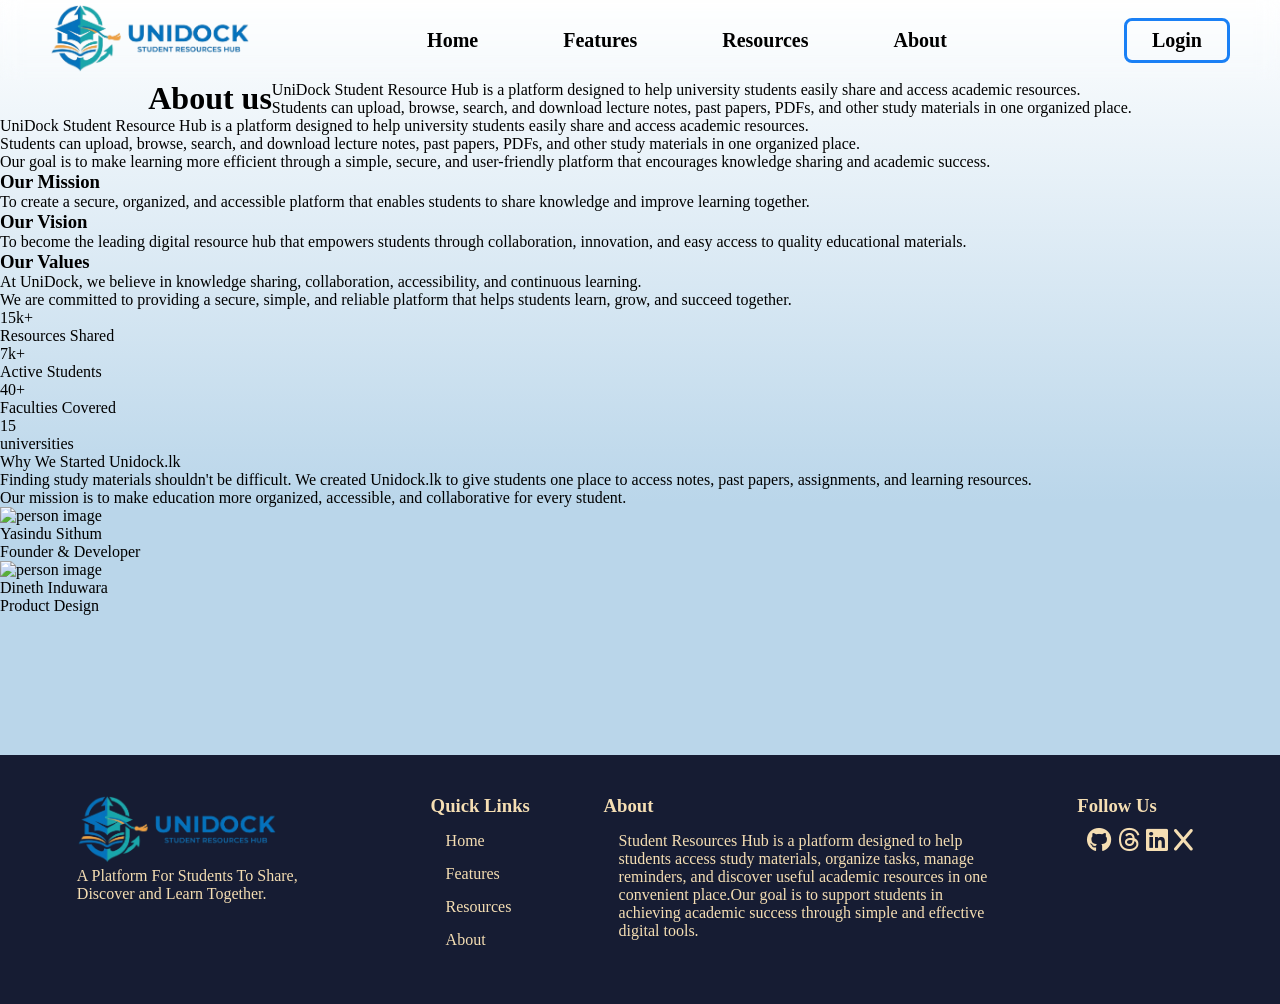
==== about.html @ df4acac0 "Update about.html" ====
<!DOCTYPE html>
<html lang="eng">
<head>
    <meta charset="UTF-8">
    <meta name="viewport" content="width=device-width, initial-scale=1.0">
    <link rel="stylesheet" href="about.css">
    <link rel="stylesheet" href="home.css">
    <title>Unidock</title>
    <link rel="stylesheet" href="https://cdnjs.cloudflare.com/ajax/libs/font-awesome/6.7.2/css/all.min.css">
</head>
<body>
<!--navigation bar-->
<nav class="navbar">
    <div class="logo">
        <img src="logo.png" alt="logo image">
    </div>
    <div class="menutoggle" id="menuToggle">
        <i class="fa-solid fa-bars"></i>
    </div>
    <ul class="navtype" id="navMenu">
        <li><a href="index.html">Home</a></li>
        <li><a href="features.html">Features</a></li>
        <li><a href="#">Resources</a></li>
        <li><a href="about.html">About</a></li>
        <li class="mobilelogin">
            <a href="#" id="openModalBtn2">Login</a>
        </li>
    </ul>
    <a href="#" class="loginbtn" id="openModalBtn">Login</a>
</nav>
    <div class="about2">
        <h1>About us</h1>
         <p>UniDock Student Resource Hub is a platform designed to help university students easily share and access academic resources.<br> Students can upload, browse, search, and download lecture notes, past papers, PDFs, and other study materials in one organized place.<br> 
    </div>
    <div class="p">
    <p>UniDock Student Resource Hub is a platform designed to help university students easily share and access academic resources.<br> Students can upload, browse, search, and download lecture notes, past papers, PDFs, and other study materials in one organized place.<br>
        Our goal is to make learning more efficient through a simple, secure, and user-friendly platform that encourages knowledge sharing and academic success.</p>
    </div>

    <div class="mission">
        <h3>Our Mission</h3>
        <p>To create a secure, organized, and accessible platform that 
            enables students to share knowledge and improve learning together.
        </p>
    </div>
    <div class="Vision">
        <h3>Our Vision</h3>
        <p>To become the leading digital resource hub that empowers students 
            through collaboration, innovation, and easy access to quality educational materials.
        </p>
    </div>
    <div class="Values">
        <h3>Our Values</h3>
        <p>At UniDock, we believe in knowledge sharing, collaboration, accessibility, and continuous learning.<br>
             We are committed to providing a secure, simple, and reliable platform that helps students learn, grow, and succeed together.</p>
    </div>
    <div class="user">
        <ul>
            <li>15k+<br>Resources Shared</li>
            <li>7k+<br>Active Students</li>
            <li>40+<br>Faculties Covered</li>
            <li>15<br>universities</li>
        </ul>
    </div>
    <div class="start">
        <p>Why We Started Unidock.lk<br>
            Finding study materials shouldn't be difficult. We created Unidock.lk to give students one place to access notes, past papers, assignments, and learning resources.
            <br>Our mission is to make education more organized, accessible, and collaborative for every student. </p>
    </div>
    <div class="team">
        <div class="sithum">
            <div><img src="#" alt="person image"></div>
            <P>Yasindu Sithum<br>Founder & Developer</P>
        </div>
        <div>
            <div><img src="#" alt="person image"></div>
            <p>Dineth Induwara<br>Product Design</p>
        </div>
    </div>
    <!--footer section eka -->
<footer class="footer">
    <div class="footerlogo">
        <img src="logo.png" alt="logo image">
        <p> A Platform For Students To Share, Discover and Learn Together. </p>
    </div>
    <div class="link">
        <h3>
            Quick Links
        </h3>
        <ul class="qlink">
            <li><a href="index.html">Home</a></li>
            <li><a href="features.html">Features</a></li>
            <li><a href="#">Resources</a></li>
            <li><a href="about.html">About</a></li>
        </ul>
    </div>
    <div class="about">
        <h3>About</h3>
        <p> Student Resources Hub is a platform designed to help
            students access study materials, organize tasks,
            manage reminders, and discover useful academic
            resources in one convenient place.Our goal is to support students in achieving academic success through simple and effective digital tools.
        </p>
    </div>
    <div class="f0llowus">
        <h3>Follow Us</h3>
        <div class="iconfooter"><!--add karanna  link-->
            <a href="#" target="_blank"><i class="fa-brands fa-github"></i></a>
            <a href="#" target="_blank"><i class="fa-brands fa-threads"></i></a>
            <a href="#" target="_blank"><i class="fa-brands fa-linkedin"></i></a>
            <a href="#" target="_blank"><i class="fa-solid fa-x"></i></a>
        </div>
    </div>
</footer>
<!--login section-->
<form action="#" method="#">
    <div class="modaloverlay" id="modaloverlay">
        <div class="modalcontainer">
            <button class="closebtn" id="closeModalBtn">&times;</button>
            <div class="modalleft">
                
                <div id="loginFormContainer" class="formcontainer active">
                    <h2>Welcome To Unidock</h2>
                    <div class="formgroup">
                        <label for="email">Email</label>
                        <input type="email" id="email" name="email" placeholder="Email">
                    </div>
                    <div class="formgroup">
                        <label for="password">Password</label>
                        <input type="password" id="password" name="password" placeholder="Password">
                    </div>
                    <button class="submitbtn">Log In</button>  
                    
                    <p style="margin-top: 15px; font-size: 14px; text-align: center;">
                        Not on Unidock yet? <a href="#" id="switchToSignUp" style="color: #1A80F5; font-weight: bold; text-decoration: none;">Sign up</a>
                    </p>
                </div>
                 <!--sign up section-->
                <div id="signupFormContainer" class="formcontainer">
                    <h2>Create Account</h2>
                    <div class="formgroup"> <label for="signupName">Full Name</label>
                        <input type="text" id="signupName" name="signupname" placeholder="Full Name">
                    </div>
                    <div class="formgroup">
                        <label for="signupEmail">Email</label>
                        <input type="email" id="signupEmail" name="signupEmail" placeholder="Email">
                    </div>
                    <div class="formgroup">
                        <label for="signupPassword">Password</label>
                        <input type="password" id="signupPassword" name="signupPassword" placeholder="Create Password">
                    </div>
                    <button class="submitbtn" style="background-color: #0076d3;">Sign up</button>
                    
                    <p style="margin-top: 15px; font-size: 14px; text-align: center;">
                        Already have an account? <a href="#" id="switchToLogIn" style="color: #1A80F5; font-weight: bold; text-decoration: none;">Log in</a>
                    </p>
                </div>

            </div>
        </div>
    </div>
</form>
<script src="login.js"></script>
</body>
</html>
---- about.css ----
*{
    margin:0;
    padding:0;
    box-sizing:border-box;
}
body{
    background: linear-gradient(to bottom,#FFFFFF,#BAD6EA,#BAD6EA);
    min-height:100vh;
    padding-top:80px;
}
.about2{
  display: flex;
  justify-content: center; 
  align-items: center;         

}
---- home.css ----
*{
    margin:0;
    padding:0;
    box-sizing:border-box;
}
body{
    background: linear-gradient(to bottom,#FFFFFF,#BAD6EA,#BAD6EA);
    min-height:100vh;
    padding-top:80px;
}
/* Navigation bar */
.navbar{
    position:fixed;
    top:0;
    left:0;
    width:100%;
    height:80px;
    display:flex;
    justify-content:space-between;
    align-items:center;
    padding:0 50px;
    background:transparent;
    backdrop-filter:blur(10px);
    z-index:1000;
}
.logo img{
    width:200px;
}
.navtype{
    display:flex;
    list-style:none;
    gap:85px;
}
.navtype li{
    transition: 0.20s;
}
.navtype li:hover{
    transform: scale(1.3);
    letter-spacing: 1px;
}
.navtype a{
    color:black;
    text-decoration:none;
    font-size:20px;
    font-weight:600;
}
.navtype a:hover{
    color:#1A80F5;
}
.loginbtn{
    border:3px solid #1A80F5;
    padding:8px 25px;
    border-radius:8px;
    text-decoration:none;
    color:black;
    font-size:20px;
    font-weight:600;
    transition: 0.4s;
}
.loginbtn:hover{
    background-color: #1A80F5;
    color: white;
}
.loginbtn:active{
    transform: scale(1);
}
.mobilelogin{
    display:none;
}
.menutoggle{
    display:none;
    font-size:30px;
    cursor:pointer;
}
/* Hero Section */
.hero{
    display:flex;
    align-items:center;
    justify-content:space-around;
    padding:120px 50px;
}
.herotext{
    max-width:800px;
}
section{
    font-size:45px;
    color:#1D2C68;
}
/*text animation*/
.text{
    margin-top:40px;
    font-weight:bold;
}
#text{
    color:#534D4D;
    border-right:3px solid white;
    padding-right:5px;
    animation: cursor .7s infinite;
}
@keyframes cursor{
    50%{
        border-color:transparent;
    }
}
/*butto 2*/
.buttons{
    margin-top:70px;
    display:flex;
    gap:40px;
}
button{
    padding:15px 42px;
    font-size:25px;
    border-radius:10px;
    cursor:pointer;
}
#getstartbtn{
    background-color: #1A80F5;
    color: white;
    font-weight: 300;
    border: 3px solid #1A80F5;
    transition: 0.4s;
}
#getstartbtn:hover{
    background-color: #1a63b8;
    border: 3px solid #1a63b8;
    color: wheat;
}
#getstartbtn:active{
    transform: scale(0.92);

}
#ExploreResources{
    background-color: transparent;
    border: 3px solid #1A80F5;
    color: #1A80F5;
    font-weight: 300;
    transition: 0.4s;
}
#ExploreResources:hover{
    background-color: #1A80F5;
    color: white;
}
#ExploreResources:active{
    transform: scale(0.92);
}
/* Image */
.homeimage img{
    width: 800px;
    max-width:800px;
}
/* Footer */
.footer{
    margin-top:140px;
    padding:40px;
    background:#161C33;
    display:flex;
    justify-content:space-around;
    flex-wrap:wrap;
}
.footerlogo img{
    width:200px;
}
.footerlogo p{
    color:wheat;
    width:280px;
}
.link{
    color: wheat;
}
.link a{
    color:wheat;
    text-decoration:none;
}
.qlink{
    list-style:none;
}
.qlink li{
    margin:15px;
}
.about{
    color:wheat;
    max-width:400px;
}
.about p{
    margin: 15px;
}
.f0llowus{
    color: wheat;
}
.iconfooter{
    margin: 10px;
    font-size: 25px;
}
.iconfooter a{
    text-decoration: none;
    color: wheat;
}
/*login popup eka */
.modaloverlay{
    position: fixed;
    top: 0;
    left: 0;
    width: 100%;
    height: 100%;
    background-color: rgba(0, 0,0,0.6);
    display: none;
    justify-content: center;
    align-items: center;
    z-index: 2000;
    opacity: 0;
    transition: opacity 0.5s ease-in-out; 
}
.modaloverlay.active{
    display: flex;
    opacity: 1;
}
.modalcontainer{
    background-color:white;
    width: 500px; 
    height: 600px;
    max-width: 90%;
    max-height: 90%;
    border-radius: 32px;
    display: flex;
    position: relative;
    overflow: hidden;
    box-shadow: 0 8px 30px rgba(0, 0, 0, 0.3);
    transform: scale(0.8);
    transition: transform 0.3s ease-in-out;
}
.modaloverlay.active .modalcontainer{
    transform: scale(1);
}
.closebtn{
    position: absolute;
    top: 20px;
    right: 20px;
    width: 40px;
    height: 40px;
    border-radius: 15px;
    background-color: #f0f0f0;
    border: none;
    font-size: 18px;
    cursor: pointer;
    display: flex;
    justify-content: center;
    align-items: center;
    z-index: 10;
    transition: 0.2s;
}
.closebtn:hover{
    background-color: #e2e2e2;
}
.formcontainer{
    display: none; 
    flex-direction: column;
}
.formcontainer.active{
    display: flex;
}
.modalleft{
    flex: 1;
    padding: 40px;
    display: flex;
    flex-direction: column;
}
.modalleft h2{
    font-size: 28px;
    font-weight: 700;
    color: #333;
    margin-bottom: 25px;
    text-align: center;
}
.formgroup{
    width: 100%;
    margin-bottom: 15px;
    position: relative;
}
.formgroup label{
    display: block;
    font-size: 20px;
    font-family: Verdana, Geneva, Tahoma, sans-serif;
    font-weight: 200;
    margin-bottom: 7px;
    color: #333;
    text-align: left;
    padding-left: 5px;
}
.formgroup input{
    width: 100%;
    margin-bottom: 15px;
    padding: 12px 16px;
    border: 2px solid #cdcdcd;
    border-radius: 16px;
    font-size: 16px;
    outline: none;
}
.formgroup input:focus{
    border-color: #0076d3;
}
.submitbtn{
    width: 100%;
    padding: 12px;
    background-color: #e60023; 
    color: white;
    border: none;
    border-radius: 24px;
    font-size: 16px;
    font-weight: 700;
    cursor: pointer;
    margin-bottom: 15px;
    margin-top: 10px;
}
.submitbtn:hover{
    filter: brightness(90%);
}
/* Mobile Respon */
@media(max-width:768px){
    .navbar{
        padding:0 20px;
        height:70px;
    }
    .logo img{
        width:130px;
    }
    .navtype{
        display:flex;
        position:absolute;
        top:70px;
        left:-100%;
        width:100%;
        background:rgba(255, 255, 255, 0.856);
        backdrop-filter:blur(15px);
        -webkit-backdrop-filter:blur(15px);
        flex-direction:column;
        gap:25px;
        text-align:center;
        padding:30px 0;
        transition:.4s;
        box-shadow:0 5px 15px rgba(0,0,0,.1);
        z-index:999;
    }
    .navtype.active{
        left:0;
    }

    .mobilelogin{
        display:block;
    }

    .mobilelogin a{
        color:black;
        text-decoration:none;
        font-size:20px;
        font-weight:600;
    }
    .menutoggle{
    display:block;
    }
    .loginbtn{
    display:none;
    }
    .hero{
        flex-direction:column;
        padding:80px 20px;
        text-align:center;
    }
    section{
        font-size:35px;
    }
    .text{
        margin-left:0;
    }
    .buttons{
        flex-direction:column;
        align-items:center;
    }
    button{
        width:250px;
    }
    .homeimage{
        margin-top:50px;
    }
    .homeimage img{
        max-width:350px;
    }
    .footer{
        flex-direction:column;
        gap:30px;
        text-align:center;
    }
    .footerlogo p{
        margin:auto;
    }
    .modalcontainer{
        width: 350px;
        flex-direction: column;
    }
    .about{
        text-align: center;
        margin-left: 39px;
    }
}
/*tablet respon*/
@media screen and (max-width:1024px){
    .navbar{
        padding:0 30px;
        height:70px;
    }
    .logo img{
        width:160px;
    }
    .navtype{
        gap:35px;
    }
    .navtype a{
        font-size:17px;
    }
    .loginbtn{
        padding:8px 18px;
        font-size:17px;
    }
    .hero{
        padding:80px 40px;
        gap:40px;
        align-items:center;
    }
    .herotext{
        max-width:500px;
    }
    section{
        font-size:34px;
    }
    .text{
        margin-top:25px;
        font-size:20px;
    }
    .buttons{
        margin-top:40px;
        gap:20px;
        flex-wrap:wrap;
    }
    button{
        padding:13px 30px;
        font-size:20px;
    }
    .homeimage img{
        width:420px;
        max-width:100%;
    }
    .footer{
        padding:35px;
        gap:40px;
    }
    .footerlogo img{
        width:170px;
    }
    .footerlogo p{
        width:240px;
        font-size:15px;
    }
    .about{
        max-width:280px;
    }
    .about h2,
    .link h2,
    .f0llowus h2{
        font-size:22px;
    }
    .about p,
    .link a{
        font-size:15px;
    }
    .iconfooter{
        font-size:22px;
    }
    .modalcontainer{
        width:450px;
        height:560px;
    }
    .modalleft{
        padding:30px;
    }
    .modalleft h2{
        font-size:24px;
    }
    .formgroup label{
        font-size:18px;
    }
    .formgroup input{
        font-size:15px;
    }
    .submitbtn{
        font-size:15px;
    }
}
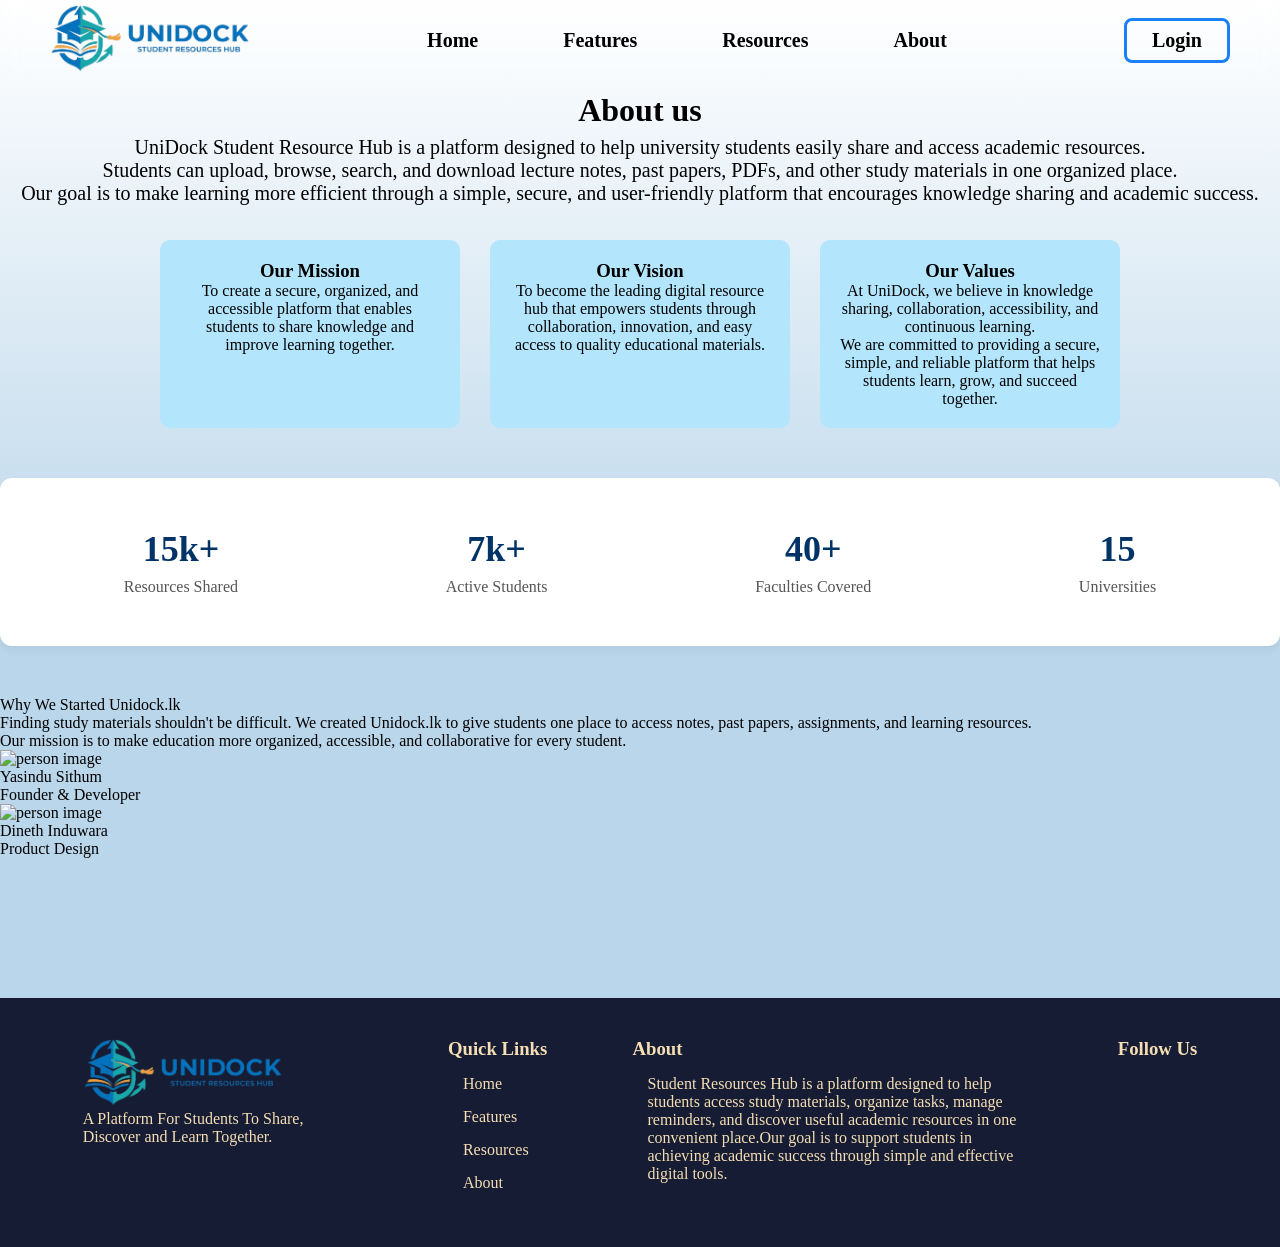
==== commit 1ed61ec1: "Update about.html" ====
--- a/about.html
+++ b/about.html
@@ -6,7 +6,6 @@
     <link rel="stylesheet" href="about.css">
     <link rel="stylesheet" href="home.css">
     <title>Unidock</title>
-    <link rel="stylesheet" href="https://cdnjs.cloudflare.com/ajax/libs/font-awesome/6.7.2/css/all.min.css">
 </head>
 <body>
 <!--navigation bar-->
@@ -14,54 +13,59 @@
     <div class="logo">
         <img src="logo.png" alt="logo image">
     </div>
-    <div class="menutoggle" id="menuToggle">
-        <i class="fa-solid fa-bars"></i>
-    </div>
-    <ul class="navtype" id="navMenu">
+    <ul class="navtype">
         <li><a href="index.html">Home</a></li>
         <li><a href="features.html">Features</a></li>
         <li><a href="#">Resources</a></li>
         <li><a href="about.html">About</a></li>
-        <li class="mobilelogin">
-            <a href="#" id="openModalBtn2">Login</a>
-        </li>
     </ul>
     <a href="#" class="loginbtn" id="openModalBtn">Login</a>
 </nav>
     <div class="about2">
         <h1>About us</h1>
-         <p>UniDock Student Resource Hub is a platform designed to help university students easily share and access academic resources.<br> Students can upload, browse, search, and download lecture notes, past papers, PDFs, and other study materials in one organized place.<br> 
+         
     </div>
     <div class="p">
     <p>UniDock Student Resource Hub is a platform designed to help university students easily share and access academic resources.<br> Students can upload, browse, search, and download lecture notes, past papers, PDFs, and other study materials in one organized place.<br>
         Our goal is to make learning more efficient through a simple, secure, and user-friendly platform that encourages knowledge sharing and academic success.</p>
     </div>
-
+    <div class="c">
     <div class="mission">
-        <h3>Our Mission</h3>
+        <h3 class="a">Our Mission</h3>
         <p>To create a secure, organized, and accessible platform that 
             enables students to share knowledge and improve learning together.
         </p>
     </div>
-    <div class="Vision">
-        <h3>Our Vision</h3>
+    <div class="mission">
+        <h3 class="a">Our Vision</h3>
         <p>To become the leading digital resource hub that empowers students 
             through collaboration, innovation, and easy access to quality educational materials.
         </p>
     </div>
-    <div class="Values">
-        <h3>Our Values</h3>
+    <div class="mission">
+        <h3 class="a">Our Values</h3>
         <p>At UniDock, we believe in knowledge sharing, collaboration, accessibility, and continuous learning.<br>
              We are committed to providing a secure, simple, and reliable platform that helps students learn, grow, and succeed together.</p>
     </div>
-    <div class="user">
-        <ul>
-            <li>15k+<br>Resources Shared</li>
-            <li>7k+<br>Active Students</li>
-            <li>40+<br>Faculties Covered</li>
-            <li>15<br>universities</li>
-        </ul>
+    </div >
+    <div class="stats-bar">
+    <div class="stat-item">
+        <span class="stat-number">15k+</span>
+        <span class="stat-label">Resources Shared</span>
     </div>
+    <div class="stat-item">
+        <span class="stat-number">7k+</span>
+        <span class="stat-label">Active Students</span>
+    </div>
+    <div class="stat-item">
+        <span class="stat-number">40+</span>
+        <span class="stat-label">Faculties Covered</span>
+    </div>
+    <div class="stat-item">
+        <span class="stat-number">15</span>
+        <span class="stat-label">Universities</span>
+    </div>
+</div>
     <div class="start">
         <p>Why We Started Unidock.lk<br>
             Finding study materials shouldn't be difficult. We created Unidock.lk to give students one place to access notes, past papers, assignments, and learning resources.
@@ -91,7 +95,7 @@
             <li><a href="index.html">Home</a></li>
             <li><a href="features.html">Features</a></li>
             <li><a href="#">Resources</a></li>
-            <li><a href="about.html">About</a></li>
+            <li><a href="#">About</a></li>
         </ul>
     </div>
     <div class="about">
@@ -104,62 +108,7 @@
     </div>
     <div class="f0llowus">
         <h3>Follow Us</h3>
-        <div class="iconfooter"><!--add karanna  link-->
-            <a href="#" target="_blank"><i class="fa-brands fa-github"></i></a>
-            <a href="#" target="_blank"><i class="fa-brands fa-threads"></i></a>
-            <a href="#" target="_blank"><i class="fa-brands fa-linkedin"></i></a>
-            <a href="#" target="_blank"><i class="fa-solid fa-x"></i></a>
-        </div>
     </div>
 </footer>
-<!--login section-->
-<form action="#" method="#">
-    <div class="modaloverlay" id="modaloverlay">
-        <div class="modalcontainer">
-            <button class="closebtn" id="closeModalBtn">&times;</button>
-            <div class="modalleft">
-                
-                <div id="loginFormContainer" class="formcontainer active">
-                    <h2>Welcome To Unidock</h2>
-                    <div class="formgroup">
-                        <label for="email">Email</label>
-                        <input type="email" id="email" name="email" placeholder="Email">
-                    </div>
-                    <div class="formgroup">
-                        <label for="password">Password</label>
-                        <input type="password" id="password" name="password" placeholder="Password">
-                    </div>
-                    <button class="submitbtn">Log In</button>  
-                    
-                    <p style="margin-top: 15px; font-size: 14px; text-align: center;">
-                        Not on Unidock yet? <a href="#" id="switchToSignUp" style="color: #1A80F5; font-weight: bold; text-decoration: none;">Sign up</a>
-                    </p>
-                </div>
-                 <!--sign up section-->
-                <div id="signupFormContainer" class="formcontainer">
-                    <h2>Create Account</h2>
-                    <div class="formgroup"> <label for="signupName">Full Name</label>
-                        <input type="text" id="signupName" name="signupname" placeholder="Full Name">
-                    </div>
-                    <div class="formgroup">
-                        <label for="signupEmail">Email</label>
-                        <input type="email" id="signupEmail" name="signupEmail" placeholder="Email">
-                    </div>
-                    <div class="formgroup">
-                        <label for="signupPassword">Password</label>
-                        <input type="password" id="signupPassword" name="signupPassword" placeholder="Create Password">
-                    </div>
-                    <button class="submitbtn" style="background-color: #0076d3;">Sign up</button>
-                    
-                    <p style="margin-top: 15px; font-size: 14px; text-align: center;">
-                        Already have an account? <a href="#" id="switchToLogIn" style="color: #1A80F5; font-weight: bold; text-decoration: none;">Log in</a>
-                    </p>
-                </div>
-
-            </div>
-        </div>
-    </div>
-</form>
-<script src="login.js"></script>
 </body>
 </html>
--- a/about.css
+++ b/about.css
@@ -11,6 +11,70 @@
 .about2{
   display: flex;
   justify-content: center; 
-  align-items: center;         
+  align-items: center;   
+  height: 60px;      
+}
+.p{
+  display: flex;
+  justify-content: center; 
+  align-items: center; 
+  text-align: center;
+  height: 60px;
+  font-size: 20px;
+}
+.c{
+    display: flex;
+    justify-content: center; 
+    border-radius: 12px;
+    gap: 30px; 
+    width: 100%;
+    max-width: 1200px; 
+    margin: 40px auto; 
+    flex-wrap: wrap; 
+}
+.mission{
+    background-color: #b3e5fc;
+    padding: 20px;
+    border-radius: 10px;
+    width: 300px;
+    text-align: center; 
+    flex-direction: column ;
+}
+.a{
+    font-weight: bold;
+}
+/* The main container acting as the "bar" */
+.stats-bar {
+    display: flex;
+    justify-content: space-around; /* Spreads the 4 items out evenly */
+    align-items: center;
+    background-color: #ffffff; /* Gives the bar a white background */
+    padding: 40px 20px; /* Adds space inside the bar */
+    margin: 50px auto; /* Centers the bar and adds space above/below */
+    max-width: 1700px; /* Keeps it from stretching too far on wide screens */
+    border-radius: 12px; /* Optional: rounds the corners of the bar */
+    box-shadow: 0 4px 10px rgba(0, 0, 0, 0.05); /* Optional: adds a subtle shadow */
+    flex-wrap: wrap; /* Ensures the stats stack neatly on mobile phones */
+}
 
+/* The individual statistic blocks */
+.stat-item {
+    text-align: center; /* Centers the text inside each block */
+    padding: 10px;
 }
+
+/* Styling the big numbers */
+.stat-number {
+    display: block; /* Forces the number to sit on top of the label */
+    font-size: 36px; /* Makes the number large */
+    font-weight: bold; /* Makes the number thick */
+    color: #003366; /* A dark blue color, adjust to match your theme */
+}
+
+/* Styling the text underneath the numbers */
+.stat-label {
+    display: block;
+    font-size: 16px;
+    color: #555555; /* A softer gray color for the subtext */
+    margin-top: 8px; /* Adds a tiny bit of breathing room between number and text */
+}
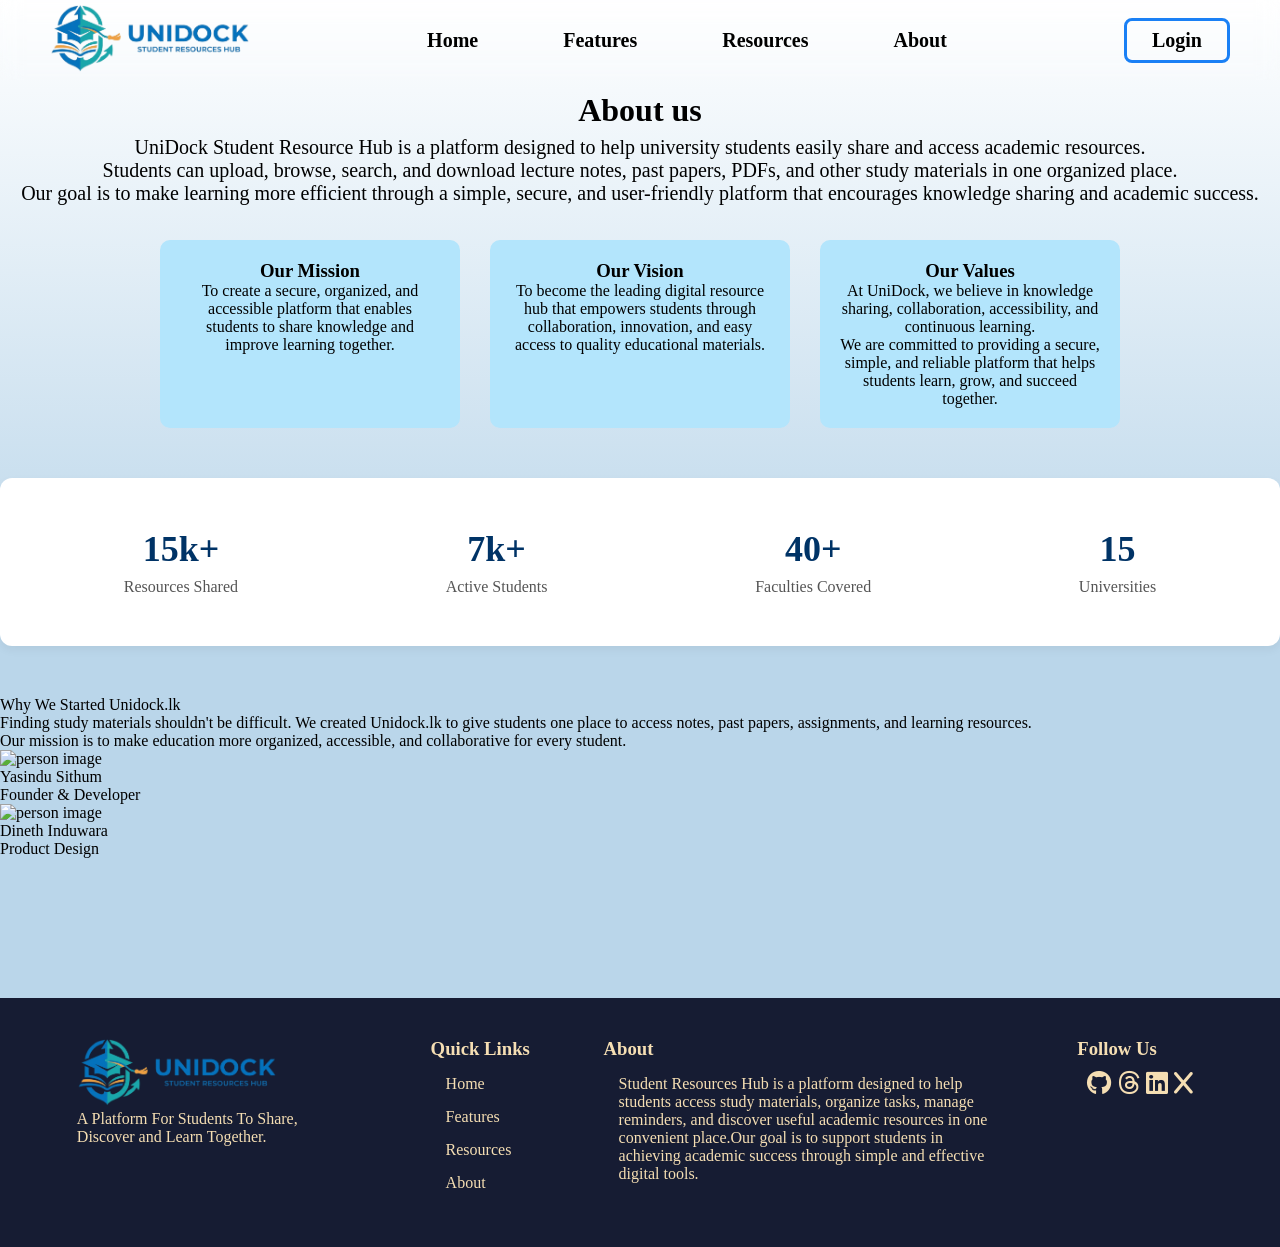
==== commit 3a7c4dba: "Merge branch 'main' of https://github.com/Yasindusithum401/Web-Development---Unidock" ====
--- a/about.html
+++ b/about.html
@@ -6,6 +6,7 @@
     <link rel="stylesheet" href="about.css">
     <link rel="stylesheet" href="home.css">
     <title>Unidock</title>
+    <link rel="stylesheet" href="https://cdnjs.cloudflare.com/ajax/libs/font-awesome/6.7.2/css/all.min.css">
 </head>
 <body>
 <!--navigation bar-->
@@ -13,11 +14,17 @@
     <div class="logo">
         <img src="logo.png" alt="logo image">
     </div>
-    <ul class="navtype">
+    <div class="menutoggle" id="menuToggle">
+        <i class="fa-solid fa-bars"></i>
+    </div>
+    <ul class="navtype" id="navMenu">
         <li><a href="index.html">Home</a></li>
         <li><a href="features.html">Features</a></li>
         <li><a href="#">Resources</a></li>
         <li><a href="about.html">About</a></li>
+        <li class="mobilelogin">
+            <a href="#" id="openModalBtn2">Login</a>
+        </li>
     </ul>
     <a href="#" class="loginbtn" id="openModalBtn">Login</a>
 </nav>
@@ -95,7 +102,7 @@
             <li><a href="index.html">Home</a></li>
             <li><a href="features.html">Features</a></li>
             <li><a href="#">Resources</a></li>
-            <li><a href="#">About</a></li>
+            <li><a href="about.html">About</a></li>
         </ul>
     </div>
     <div class="about">
@@ -108,7 +115,62 @@
     </div>
     <div class="f0llowus">
         <h3>Follow Us</h3>
+        <div class="iconfooter"><!--add karanna  link-->
+            <a href="#" target="_blank"><i class="fa-brands fa-github"></i></a>
+            <a href="#" target="_blank"><i class="fa-brands fa-threads"></i></a>
+            <a href="#" target="_blank"><i class="fa-brands fa-linkedin"></i></a>
+            <a href="#" target="_blank"><i class="fa-solid fa-x"></i></a>
+        </div>
     </div>
 </footer>
+<!--login section-->
+<form action="#" method="#">
+    <div class="modaloverlay" id="modaloverlay">
+        <div class="modalcontainer">
+            <button class="closebtn" id="closeModalBtn">&times;</button>
+            <div class="modalleft">
+                
+                <div id="loginFormContainer" class="formcontainer active">
+                    <h2>Welcome To Unidock</h2>
+                    <div class="formgroup">
+                        <label for="email">Email</label>
+                        <input type="email" id="email" name="email" placeholder="Email">
+                    </div>
+                    <div class="formgroup">
+                        <label for="password">Password</label>
+                        <input type="password" id="password" name="password" placeholder="Password">
+                    </div>
+                    <button class="submitbtn">Log In</button>  
+                    
+                    <p style="margin-top: 15px; font-size: 14px; text-align: center;">
+                        Not on Unidock yet? <a href="#" id="switchToSignUp" style="color: #1A80F5; font-weight: bold; text-decoration: none;">Sign up</a>
+                    </p>
+                </div>
+                 <!--sign up section-->
+                <div id="signupFormContainer" class="formcontainer">
+                    <h2>Create Account</h2>
+                    <div class="formgroup"> <label for="signupName">Full Name</label>
+                        <input type="text" id="signupName" name="signupname" placeholder="Full Name">
+                    </div>
+                    <div class="formgroup">
+                        <label for="signupEmail">Email</label>
+                        <input type="email" id="signupEmail" name="signupEmail" placeholder="Email">
+                    </div>
+                    <div class="formgroup">
+                        <label for="signupPassword">Password</label>
+                        <input type="password" id="signupPassword" name="signupPassword" placeholder="Create Password">
+                    </div>
+                    <button class="submitbtn" style="background-color: #0076d3;">Sign up</button>
+                    
+                    <p style="margin-top: 15px; font-size: 14px; text-align: center;">
+                        Already have an account? <a href="#" id="switchToLogIn" style="color: #1A80F5; font-weight: bold; text-decoration: none;">Log in</a>
+                    </p>
+                </div>
+
+            </div>
+        </div>
+    </div>
+</form>
+<script src="login.js"></script>
 </body>
 </html>
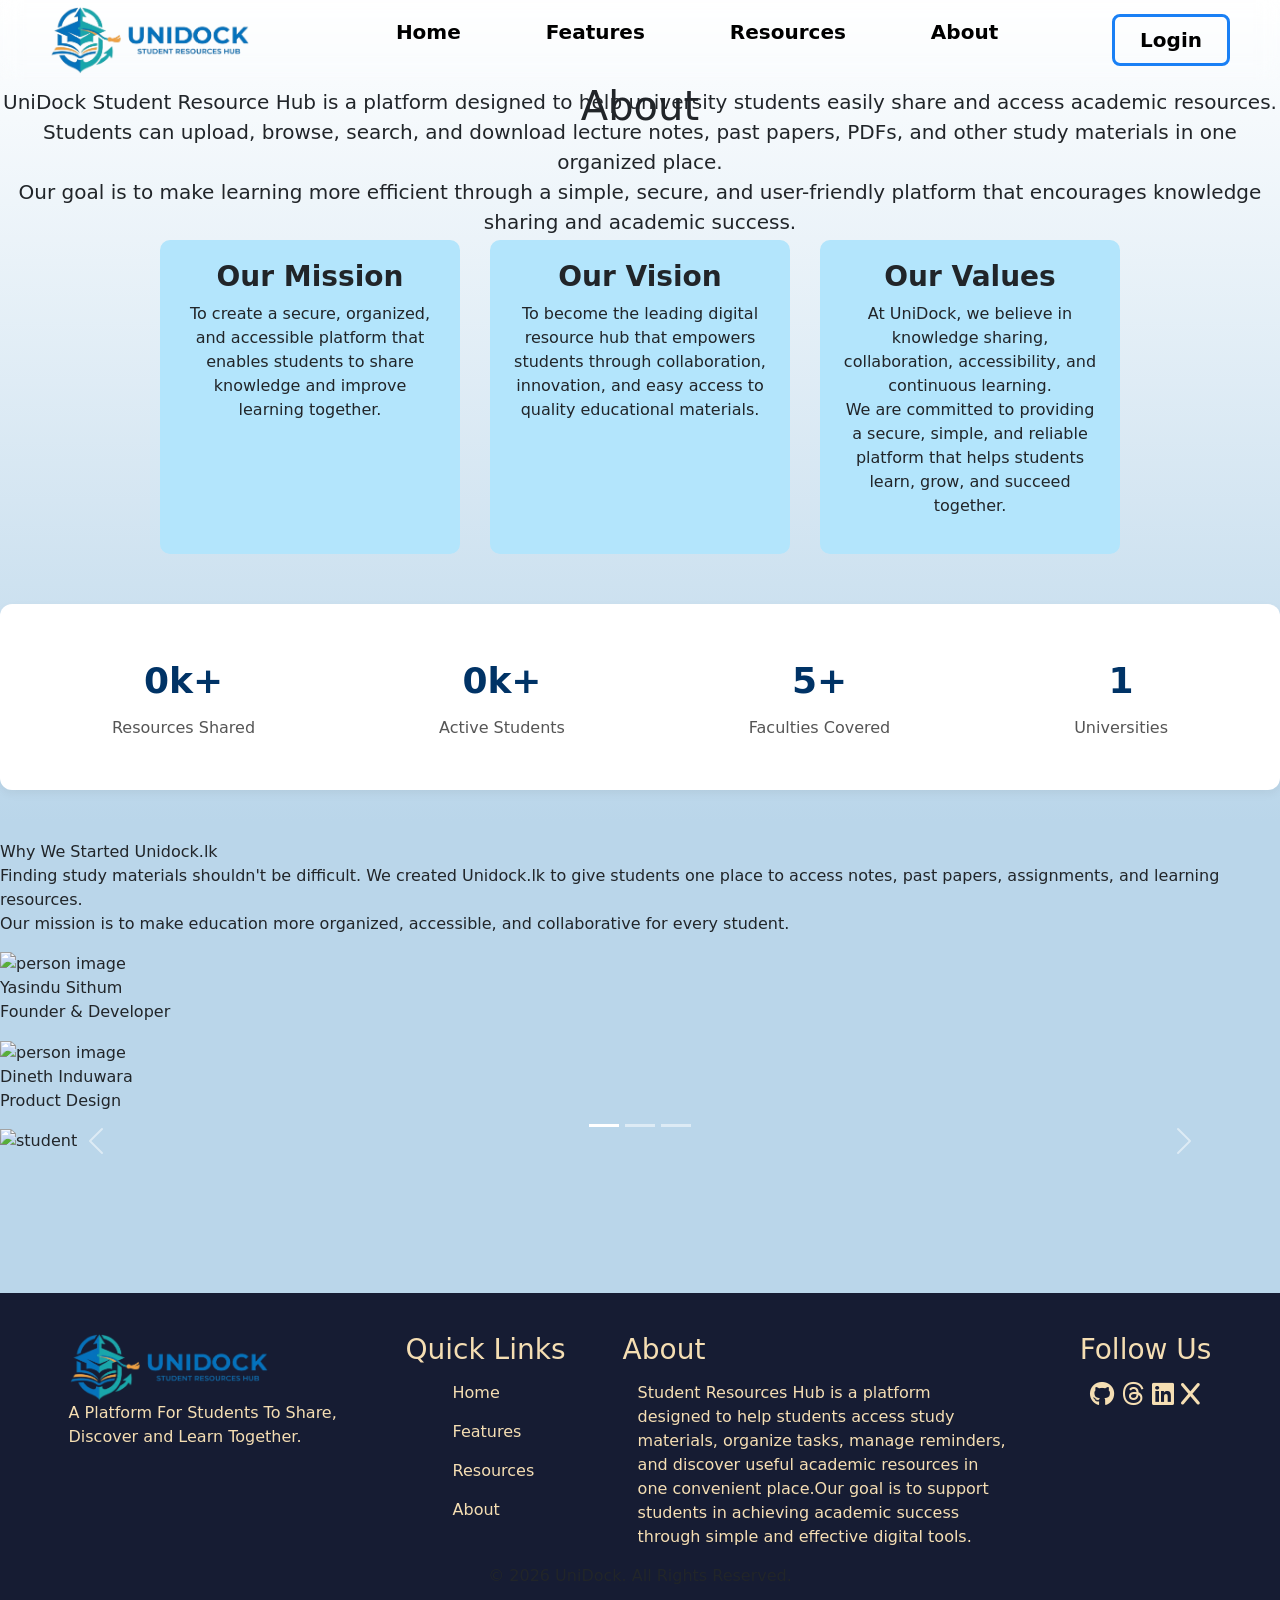
==== commit ae547fc4: "Update about.html" ====
--- a/about.html
+++ b/about.html
@@ -1,12 +1,14 @@
 <!DOCTYPE html>
-<html lang="eng">
+<html lang="en">
 <head>
     <meta charset="UTF-8">
     <meta name="viewport" content="width=device-width, initial-scale=1.0">
+    <title>About</title>
+     <link rel="stylesheet" href="https://cdnjs.cloudflare.com/ajax/libs/font-awesome/6.7.2/css/all.min.css">
+    <link href="https://cdn.jsdelivr.net/npm/bootstrap@5.3.3/dist/css/bootstrap.min.css" rel="stylesheet">
+    <link rel="stylesheet" href="home.css">
     <link rel="stylesheet" href="about.css">
-    <link rel="stylesheet" href="home.css">
-    <title>Unidock</title>
-    <link rel="stylesheet" href="https://cdnjs.cloudflare.com/ajax/libs/font-awesome/6.7.2/css/all.min.css">
+    
 </head>
 <body>
 <!--navigation bar-->
@@ -29,7 +31,7 @@
     <a href="#" class="loginbtn" id="openModalBtn">Login</a>
 </nav>
     <div class="about2">
-        <h1>About us</h1>
+        <h1>About</h1>
          
     </div>
     <div class="p">
@@ -57,19 +59,19 @@
     </div >
     <div class="stats-bar">
     <div class="stat-item">
-        <span class="stat-number">15k+</span>
+        <span class="stat-number">0k+</span>
         <span class="stat-label">Resources Shared</span>
     </div>
     <div class="stat-item">
-        <span class="stat-number">7k+</span>
+        <span class="stat-number">0k+</span>
         <span class="stat-label">Active Students</span>
     </div>
     <div class="stat-item">
-        <span class="stat-number">40+</span>
+        <span class="stat-number">5+</span>
         <span class="stat-label">Faculties Covered</span>
     </div>
     <div class="stat-item">
-        <span class="stat-number">15</span>
+        <span class="stat-number">1</span>
         <span class="stat-label">Universities</span>
     </div>
 </div>
@@ -79,7 +81,7 @@
             <br>Our mission is to make education more organized, accessible, and collaborative for every student. </p>
     </div>
     <div class="team">
-        <div class="sithum">
+        <div>
             <div><img src="#" alt="person image"></div>
             <P>Yasindu Sithum<br>Founder & Developer</P>
         </div>
@@ -88,7 +90,45 @@
             <p>Dineth Induwara<br>Product Design</p>
         </div>
     </div>
-    <!--footer section eka -->
+<!-- Bootstrap Slider -->
+<div id="aboutSlider" class="carousel slide about-slider" data-bs-ride="carousel">
+    <div class="carousel-indicators">
+        <button type="button" data-bs-target="#aboutSlider" data-bs-slide-to="0" class="active"></button>
+        <button type="button" data-bs-target="#aboutSlider" data-bs-slide-to="1"></button>
+        <button type="button" data-bs-target="#aboutSlider" data-bs-slide-to="2"></button>
+    </div>
+    <div class="carousel-inner">
+        <div class="carousel-item active">
+            <img src="image1.jpg" class="d-block w-100" alt="student">
+            <div class="carousel-caption">
+                <h2>Share Knowledge</h2>
+                <p>Upload and access academic resources easily</p>
+            </div>
+        </div>
+        <div class="carousel-item">
+            <img src="image2.jpg" class="d-block w-100" alt="learning">
+            <div class="carousel-caption">
+                <h2>Learn Together</h2>
+                <p>Connect with university students</p>
+            </div>
+        </div>
+        <div class="carousel-item">
+            <img src="image3.jpg" class="d-block w-100" alt="education">
+            <div class="carousel-caption">
+                <h2>UniDock</h2>
+                <p>Your student resource hub</p>
+            </div>
+        </div>
+    </div>
+    <button class="carousel-control-prev" type="button" data-bs-target="#aboutSlider" data-bs-slide="prev">
+    <span class="carousel-control-prev-icon"></span>
+    </button>
+    <button class="carousel-control-next" type="button" data-bs-target="#aboutSlider" data-bs-slide="next">
+    <span class="carousel-control-next-icon"></span>
+    </button>
+
+</div>
+<!--footer section eka -->
 <footer class="footer">
     <div class="footerlogo">
         <img src="logo.png" alt="logo image">
@@ -122,55 +162,62 @@
             <a href="#" target="_blank"><i class="fa-solid fa-x"></i></a>
         </div>
     </div>
+    <div class="footer-bottom">
+        <p>&copy; 2026 UniDock. All Rights Reserved.</p>
+    </div>
 </footer>
 <!--login section-->
 <form action="#" method="#">
     <div class="modaloverlay" id="modaloverlay">
         <div class="modalcontainer">
-            <button class="closebtn" id="closeModalBtn">&times;</button>
+            <button type="button" class="closebtn" id="closeModalBtn">&times;</button>
             <div class="modalleft">
                 
                 <div id="loginFormContainer" class="formcontainer active">
                     <h2>Welcome To Unidock</h2>
                     <div class="formgroup">
                         <label for="email">Email</label>
-                        <input type="email" id="email" name="email" placeholder="Email">
+                        <input type="email" id="email" name="email" placeholder="Email" required>
                     </div>
                     <div class="formgroup">
                         <label for="password">Password</label>
-                        <input type="password" id="password" name="password" placeholder="Password">
-                    </div>
-                    <button class="submitbtn">Log In</button>  
+                        <input type="password" id="password" name="password" placeholder="Password" required>
+                    </div>
+                    <button type="submit" name="login" class="submitbtn">Log In</button>  
                     
                     <p style="margin-top: 15px; font-size: 14px; text-align: center;">
                         Not on Unidock yet? <a href="#" id="switchToSignUp" style="color: #1A80F5; font-weight: bold; text-decoration: none;">Sign up</a>
                     </p>
                 </div>
+</form>
                  <!--sign up section-->
+                <form action="#" method="post">
                 <div id="signupFormContainer" class="formcontainer">
                     <h2>Create Account</h2>
                     <div class="formgroup"> <label for="signupName">Full Name</label>
-                        <input type="text" id="signupName" name="signupname" placeholder="Full Name">
+                        <input type="text" id="signupName" name="signupname" placeholder="Full Name" required>
                     </div>
                     <div class="formgroup">
                         <label for="signupEmail">Email</label>
-                        <input type="email" id="signupEmail" name="signupEmail" placeholder="Email">
+                        <input type="email" id="signupEmail" name="signupEmail" placeholder="Email" required>
                     </div>
                     <div class="formgroup">
                         <label for="signupPassword">Password</label>
-                        <input type="password" id="signupPassword" name="signupPassword" placeholder="Create Password">
-                    </div>
-                    <button class="submitbtn" style="background-color: #0076d3;">Sign up</button>
+                        <input type="password" id="signupPassword" name="signupPassword" placeholder="Create Password" required>
+                    </div>
+                    <button type="submit" name="signup" class="submitbtn" style="background-color: #0076d3;">Sign up</button>
                     
                     <p style="margin-top: 15px; font-size: 14px; text-align: center;">
                         Already have an account? <a href="#" id="switchToLogIn" style="color: #1A80F5; font-weight: bold; text-decoration: none;">Log in</a>
                     </p>
                 </div>
+                </form>
+            </div>
+        </div>
+    </div>
 
-            </div>
-        </div>
-    </div>
-</form>
+
 <script src="login.js"></script>
+<script src="https://cdn.jsdelivr.net/npm/bootstrap@5.3.3/dist/js/bootstrap.bundle.min.js"></script>
 </body>
 </html>
--- a/home.css
+++ b/home.css
@@ -178,6 +178,9 @@
 .qlink li{
     margin:15px;
 }
+.qlink li a:hover{
+    color: #1A80F5;
+}
 .about{
     color:wheat;
     max-width:400px;
@@ -227,7 +230,18 @@
     overflow: hidden;
     box-shadow: 0 8px 30px rgba(0, 0, 0, 0.3);
     transform: scale(0.8);
-    transition: transform 0.3s ease-in-out;
+    transition: transform 0.35s ease-in-out;
+    animation:popup .35s ease;
+}
+@keyframes popup{
+    from{
+        transform:scale(.8);
+        opacity:0;
+    }
+    to{
+        transform:scale(1);
+        opacity:1;
+    }
 }
 .modaloverlay.active .modalcontainer{
     transform: scale(1);
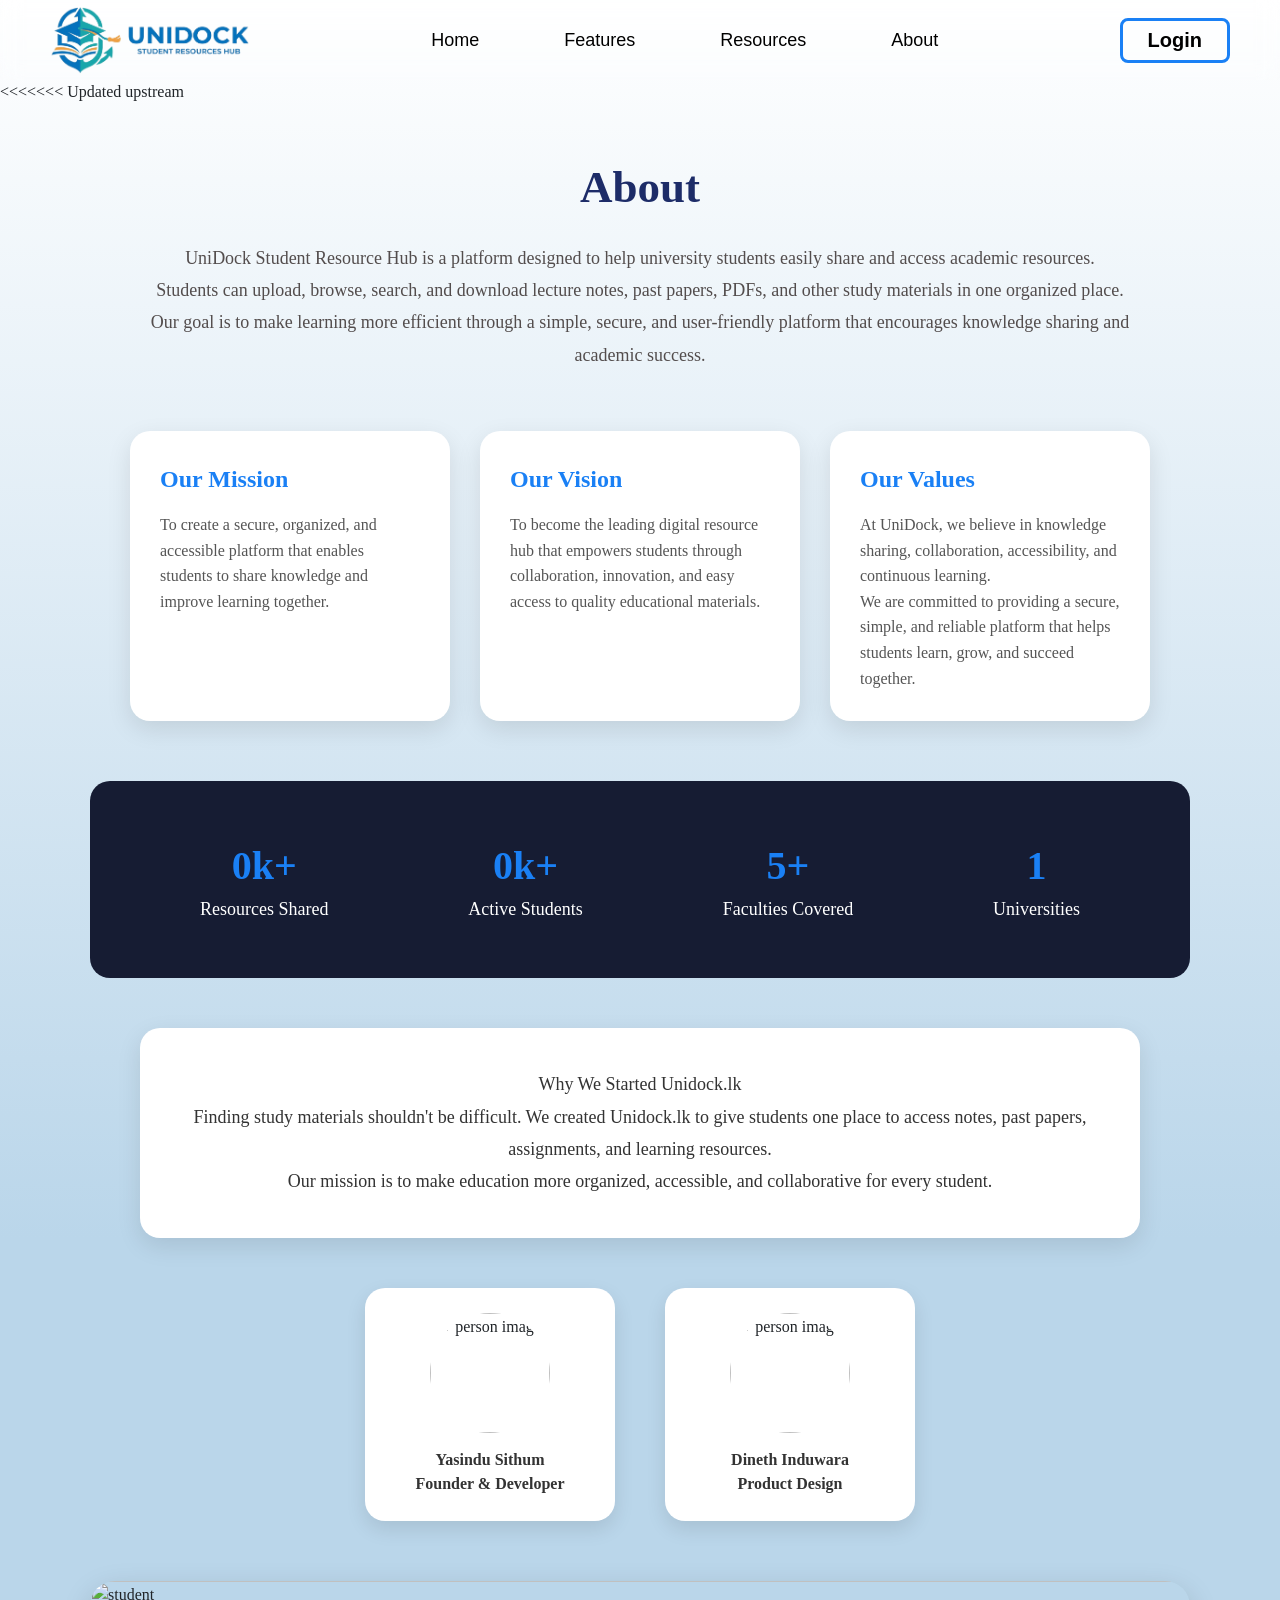
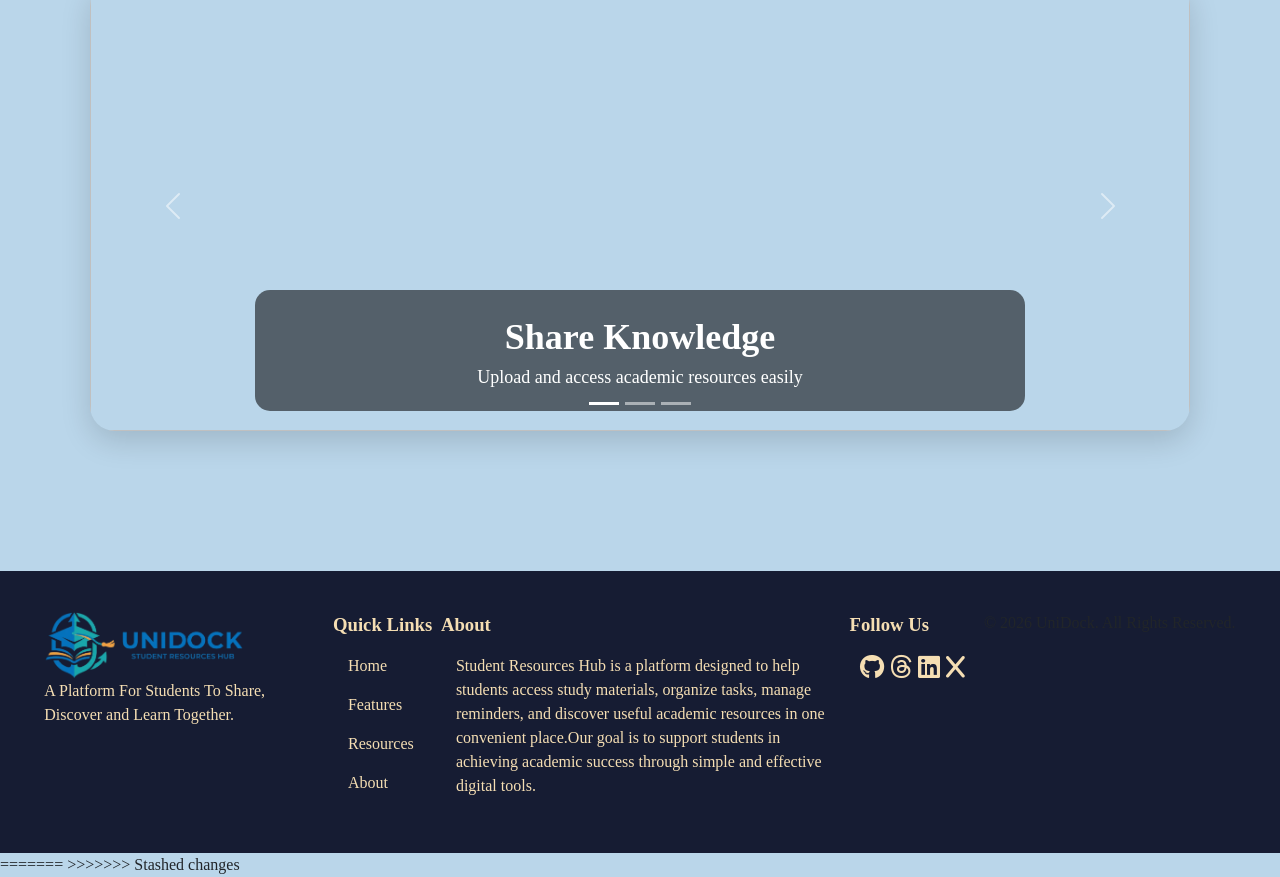
==== commit 2ea8e8bd: "Update about.html" ====
--- a/about.html
+++ b/about.html
@@ -1,3 +1,4 @@
+<<<<<<< Updated upstream
 <!DOCTYPE html>
 <html lang="en">
 <head>
@@ -220,4 +221,6 @@
 <script src="login.js"></script>
 <script src="https://cdn.jsdelivr.net/npm/bootstrap@5.3.3/dist/js/bootstrap.bundle.min.js"></script>
 </body>
-</html>+</html>
+=======
+>>>>>>> Stashed changes
--- a/about.css
+++ b/about.css
@@ -1,80 +1,407 @@
-*{
-    margin:0;
-    padding:0;
-    box-sizing:border-box;
-}
 body{
-    background: linear-gradient(to bottom,#FFFFFF,#BAD6EA,#BAD6EA);
-    min-height:100vh;
-    padding-top:80px;
+    font-family: revert;
+}
+body ul,
+body ol,
+body p,
+body h1,
+body h2,
+body h3,
+body h4,
+body h5,
+body h6{
+    margin: 0;
+    padding: 0;
+}
+body h1,
+body h2,
+body h3,
+body h4,
+body h5,
+body h6{
+    font-size: revert;
+    font-weight: revert;
+    line-height: revert;
+}
+nav.navbar{
+    position: fixed;
+    top: 0 ;
+    left: 0 ;
+    width: 100%;
+    height: 80px;
+    display: flex;
+    flex-wrap: nowrap;
+    justify-content: space-between;
+    align-items: center;
+    padding: 0 50px;
+    background: transparent;
+    backdrop-filter: blur(10px);
+    -webkit-backdrop-filter: blur(10px);
+    z-index: 1000;
+    margin: 0;
+    border: none;
+}
+
+.logo img{
+    width: 200px;
+    height: auto;
+}
+.navtype{
+    display: flex;
+    list-style: none;
+    gap: 85px;
+    margin: 0;
+    padding: 0;
+    flex-direction: row;
+}
+.navtype li{
+    transition: 0.20s;
+    margin: 0;
+}
+
+.navtype li:hover{
+    transform: scale(1.3);
+    letter-spacing: 1px;
+}
+.navtype a{
+    color: black;
+    text-decoration: none;
+    font-size: 18px;
+    font-weight: 400;
+    background: transparent;
+    font-family: "Poppins", sans-serif;
+}
+.navtype a:hover{
+    color: #1A80F5;
+}
+.loginbtn{
+    border: 3px solid #1A80F5;
+    padding: 8px 25px;
+    border-radius: 8px;
+    text-decoration: none;
+    color: black;
+    font-size: 20px;
+    font-weight: 600;
+    transition: 0.4s;
+    display: inline-block;
+    background: transparent;
+    line-height: normal;
+    font-family: "Poppins", sans-serif;
+}
+.loginbtn:hover{
+    background-color: #1A80F5;
+    color: white;
+}
+
+.mobilelogin{
+    display: none;
+}
+
+.menutoggle{
+    display: none;
+    font-size: 30px;
+    cursor: pointer;
 }
 .about2{
-  display: flex;
-  justify-content: center; 
-  align-items: center;   
-  height: 60px;      
-}
+    text-align: center;
+    margin: 50px 0 20px;
+}
+
+.about2 h1{
+    font-size: 45px;
+    color: #1D2C68;
+    font-weight: 700;
+}
+
 .p{
-  display: flex;
-  justify-content: center; 
-  align-items: center; 
-  text-align: center;
-  height: 60px;
-  font-size: 20px;
-}
+    width: 85%;
+    max-width: 1000px;
+    margin: auto;
+    text-align: center;
+}
+
+.p p{
+    font-size: 18px;
+    line-height: 1.8;
+    color: #534D4D;
+}
+
+/* Mission Cards */
 .c{
     display: flex;
-    justify-content: center; 
-    border-radius: 12px;
-    gap: 30px; 
-    width: 100%;
-    max-width: 1200px; 
-    margin: 40px auto; 
-    flex-wrap: wrap; 
-}
+    justify-content: center;
+    gap: 30px;
+    width: 90%;
+    max-width: 1200px;
+    margin: 60px auto;
+    flex-wrap: wrap;
+}
+
 .mission{
-    background-color: #b3e5fc;
+    background: white;
+    width: 320px;
+    padding: 30px;
+    border-radius: 20px;
+    box-shadow: 0 8px 25px rgba(0,0,0,0.1);
+    transition: .3s;
+}
+
+.mission:hover{
+    transform: translateY(-10px);
+}
+
+.mission .a{
+    color: #1A80F5;
+    margin-bottom: 15px;
+    font-size: 24px;
+    font-weight: 700;
+}
+
+.mission p{
+    line-height: 1.6;
+    color: #555;
+    font-size: 16px;
+}
+
+/* Statistics Bar */
+.stats-bar{
+    width: 90%;
+    max-width: 1100px;
+    margin: 50px auto;
+    background: #161C33;
+    border-radius: 20px;
+    display: flex;
+    justify-content: space-around;
+    padding: 40px;
+    flex-wrap: wrap;
+}
+
+.stat-item{
+    text-align: center;
+    color: white;
+    margin: 15px;
+}
+
+.stat-number{
+    display: block;
+    font-size: 40px;
+    font-weight: 700;
+    color: #1A80F5;
+}
+
+.stat-label{
+    font-size: 18px;
+}
+
+/* Why Started Section */
+.start{
+    width: 80%;
+    max-width: 1000px;
+    margin: 50px auto;
+    background: white;
+    padding: 40px;
+    border-radius: 20px;
+    box-shadow: 0 8px 25px rgba(0,0,0,.1);
+    text-align: center;
+}
+
+.start p{
+    font-size: 18px;
+    line-height: 1.8;
+    color: #333;
+}
+
+/* Team Section */
+.team{
+    display: flex;
+    justify-content: center;
+    gap: 50px;
+    margin: 50px auto;
+    flex-wrap: wrap;
+}
+
+.team > div{
+    text-align: center;
+    background: white;
+    padding: 25px;
+    border-radius: 20px;
+    width: 250px;
+    box-shadow: 0 8px 20px rgba(0,0,0,.1);
+}
+
+.team img{
+    width: 120px;
+    height: 120px;
+    border-radius: 50%;
+    object-fit: cover;
+}
+
+.team p{
+    margin-top: 15px;
+    font-weight: 600;
+    color: #333;
+}
+
+/* Slider Section */
+.about-slider{
+    width: 90%;
+    max-width: 1100px;
+    margin: 60px auto 40px;
+    border-radius: 25px;
+    overflow: hidden;
+    box-shadow: 0 10px 30px rgba(0,0,0,0.15);
+}
+
+.about-slider img{
+    height: 450px;
+    object-fit: cover;
+}
+
+.carousel-caption{
+    background: rgba(0, 0, 0, 0.55);
     padding: 20px;
-    border-radius: 10px;
-    width: 300px;
-    text-align: center; 
-    flex-direction: column ;
-}
-.a{
-    font-weight: bold;
-}
-/* The main container acting as the "bar" */
-.stats-bar {
-    display: flex;
-    justify-content: space-around; /* Spreads the 4 items out evenly */
-    align-items: center;
-    background-color: #ffffff; /* Gives the bar a white background */
-    padding: 40px 20px; /* Adds space inside the bar */
-    margin: 50px auto; /* Centers the bar and adds space above/below */
-    max-width: 1700px; /* Keeps it from stretching too far on wide screens */
-    border-radius: 12px; /* Optional: rounds the corners of the bar */
-    box-shadow: 0 4px 10px rgba(0, 0, 0, 0.05); /* Optional: adds a subtle shadow */
-    flex-wrap: wrap; /* Ensures the stats stack neatly on mobile phones */
-}
-
-/* The individual statistic blocks */
-.stat-item {
-    text-align: center; /* Centers the text inside each block */
-    padding: 10px;
-}
-
-/* Styling the big numbers */
-.stat-number {
-    display: block; /* Forces the number to sit on top of the label */
-    font-size: 36px; /* Makes the number large */
-    font-weight: bold; /* Makes the number thick */
-    color: #003366; /* A dark blue color, adjust to match your theme */
-}
-
-/* Styling the text underneath the numbers */
-.stat-label {
-    display: block;
-    font-size: 16px;
-    color: #555555; /* A softer gray color for the subtext */
-    margin-top: 8px; /* Adds a tiny bit of breathing room between number and text */
+    border-radius: 15px;
+}
+
+.carousel-caption h2{
+    font-size: 36px;
+    font-weight: 700;
+}
+
+.carousel-caption p{
+    font-size: 18px;
+}
+/*respon eka*/
+@media screen and (max-width: 1024px){
+    nav.navbar{
+        padding: 0 30px;
+        height: 70px;
+    }
+
+    .logo img{
+        width: 160px;
+    }
+
+    .navtype{
+        gap: 35px;
+    }
+
+    .navtype a{
+        font-size: 17px;
+    }
+
+    .loginbtn{
+        padding: 8px 18px;
+        font-size: 17px;
+    }
+
+    .about2 h1{
+        font-size: 36px;
+    }
+
+    .about-slider img{
+        height: 380px;
+    }
+}
+
+@media(max-width: 768px){
+    body{
+        padding-top: 70px;
+    }
+
+    nav.navbar{
+        padding: 0 20px;
+        height: 70px;
+    }
+
+    .logo img{
+        width: 130px;
+    }
+
+    .navtype{
+        display: flex;
+        position: absolute;
+        top: 70px;
+        left: -100%;
+        width: 100%;
+        background: rgba(255, 255, 255, 0.95);
+        backdrop-filter: blur(15px);
+        -webkit-backdrop-filter: blur(15px);
+        flex-direction: column;
+        gap: 25px;
+        text-align: center;
+        padding: 30px 0;
+        transition: .4s;
+        box-shadow: 0 5px 15px rgba(0,0,0,.1);
+        z-index: 999;
+    }
+
+    .navtype.active{
+        left: 0;
+    }
+
+    .mobilelogin{
+        display: block;
+    }
+
+    .mobilelogin a{
+        color: black;
+        text-decoration: none;
+        font-size: 20px;
+        font-weight: 600;
+    }
+
+    .menutoggle{
+        display: block;
+    }
+
+    .loginbtn{
+        display: none;
+    }
+
+    .about2{
+        margin: 40px 0 15px;
+    }
+
+    .about2 h1{
+        font-size: 30px;
+    }
+
+    .p p{
+        font-size: 16px;
+    }
+
+    .mission{
+        width: 100%;
+        max-width: 340px;
+    }
+
+    .stats-bar{
+        padding: 25px;
+    }
+
+    .stat-number{
+        font-size: 32px;
+    }
+
+    .start{
+        width: 90%;
+        padding: 25px;
+    }
+
+    .team > div{
+        width: 200px;
+    }
+
+    .about-slider img{
+        height: 260px;
+    }
+
+    .carousel-caption h2{
+        font-size: 24px;
+    }
+
+    .carousel-caption p{
+        font-size: 15px;
+    }
 }
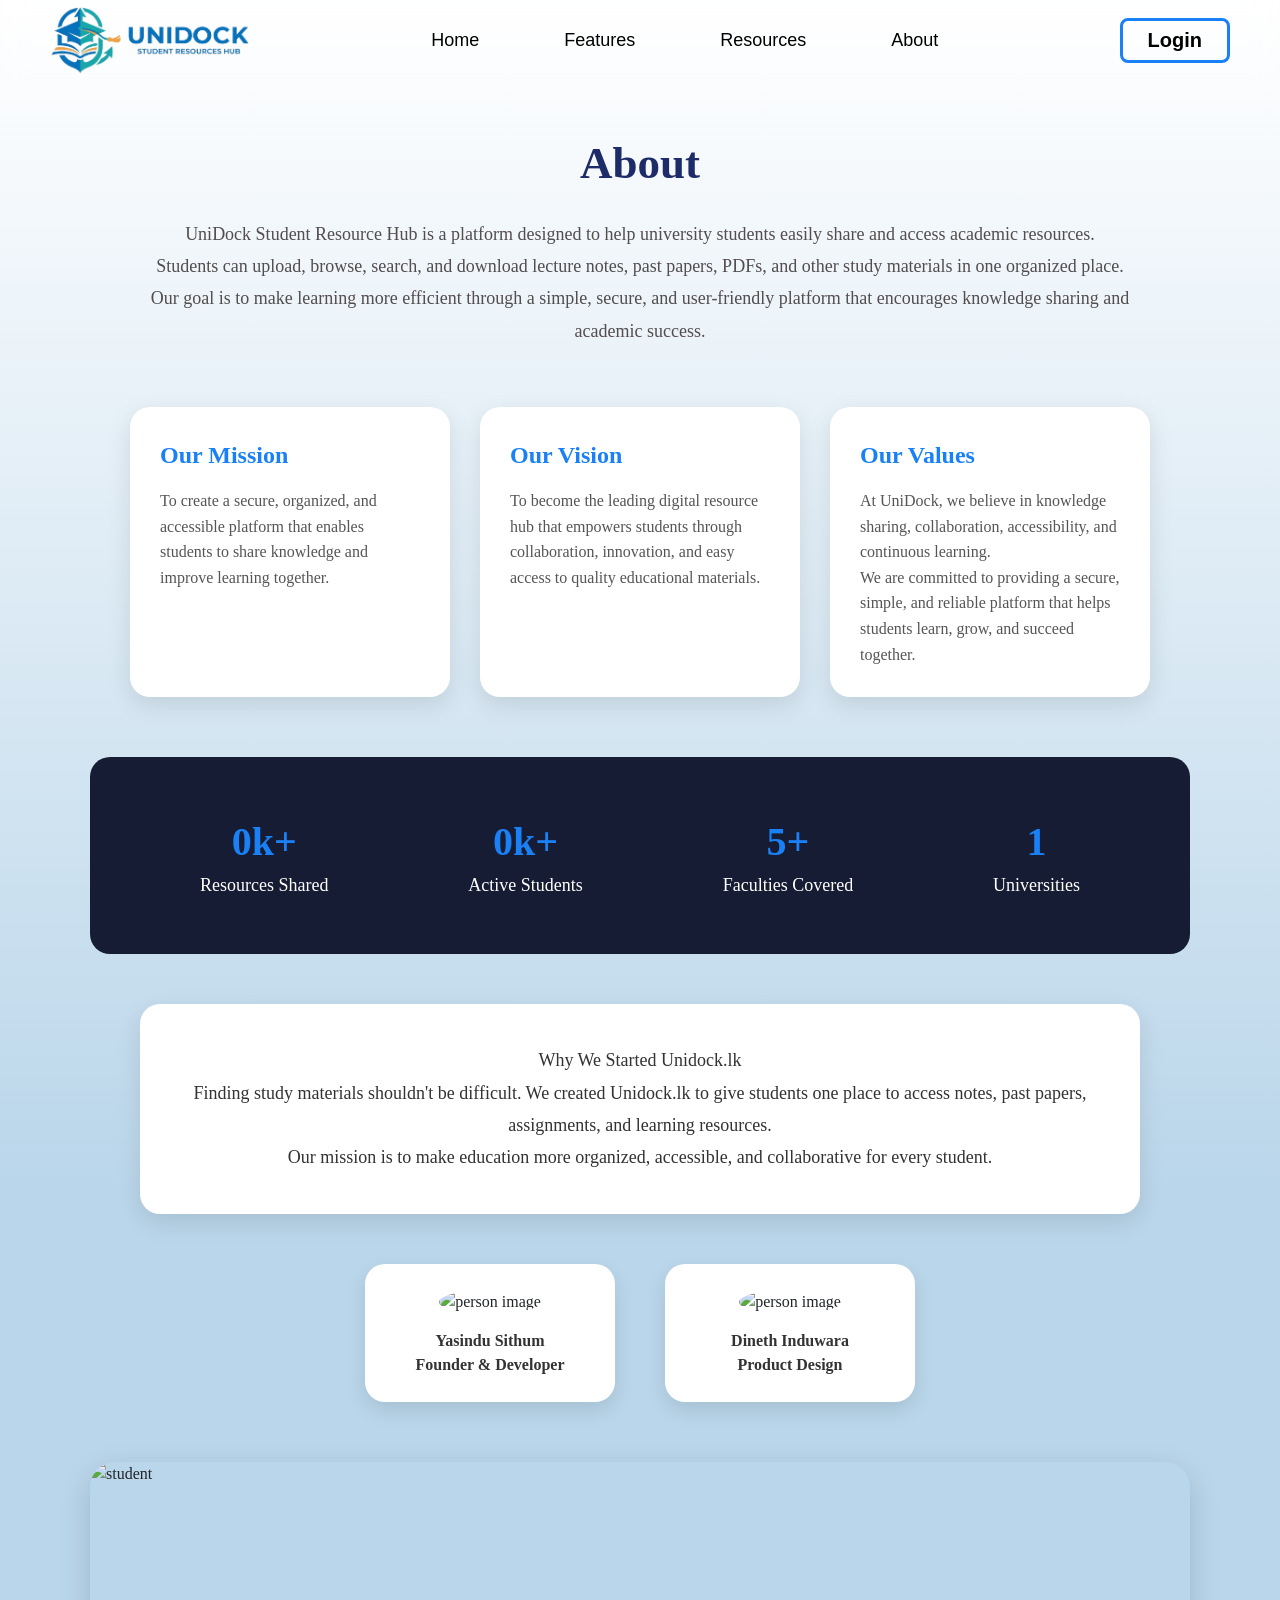
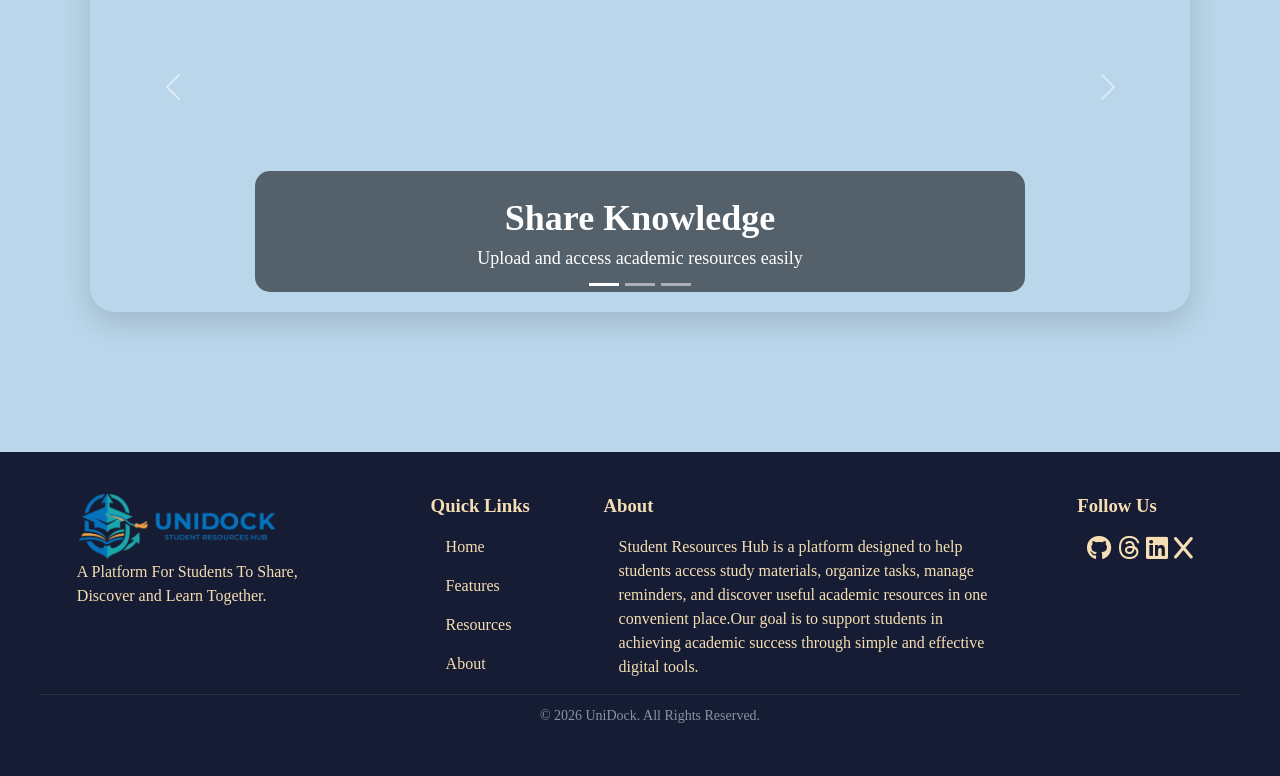
==== commit 6ba15446: "Update about.html" ====
--- a/about.html
+++ b/about.html
@@ -1,4 +1,3 @@
-<<<<<<< Updated upstream
 <!DOCTYPE html>
 <html lang="en">
 <head>
@@ -221,6 +220,4 @@
 <script src="login.js"></script>
 <script src="https://cdn.jsdelivr.net/npm/bootstrap@5.3.3/dist/js/bootstrap.bundle.min.js"></script>
 </body>
-</html>
-=======
->>>>>>> Stashed changes
+</html>
--- a/home.css
+++ b/home.css
@@ -41,8 +41,9 @@
 .navtype a{
     color:black;
     text-decoration:none;
-    font-size:20px;
-    font-weight:600;
+    font-size:18px;
+    font-weight:400;
+    font-family:"Poppins",sans-serif;
 }
 .navtype a:hover{
     color:#1A80F5;
@@ -56,6 +57,7 @@
     font-size:20px;
     font-weight:600;
     transition: 0.4s;
+    font-family:"Poppins",sans-serif;
 }
 .loginbtn:hover{
     background-color: #1A80F5;
@@ -198,6 +200,19 @@
 .iconfooter a{
     text-decoration: none;
     color: wheat;
+}
+.footer-bottom {
+    width: 100%;
+    text-align: center;
+    border-top: 1px solid rgba(255, 255, 255, 0.08);
+    clear: both;
+}
+.footer-bottom p {
+    margin: 10px;
+    font-size: 14px;
+    color: #8a92a6;
+    width: 100%;
+    text-align: center;
 }
 /*login popup eka */
 .modaloverlay{
@@ -213,6 +228,7 @@
     z-index: 2000;
     opacity: 0;
     transition: opacity 0.5s ease-in-out; 
+    font-family:"Poppins",sans-serif;
 }
 .modaloverlay.active{
     display: flex;
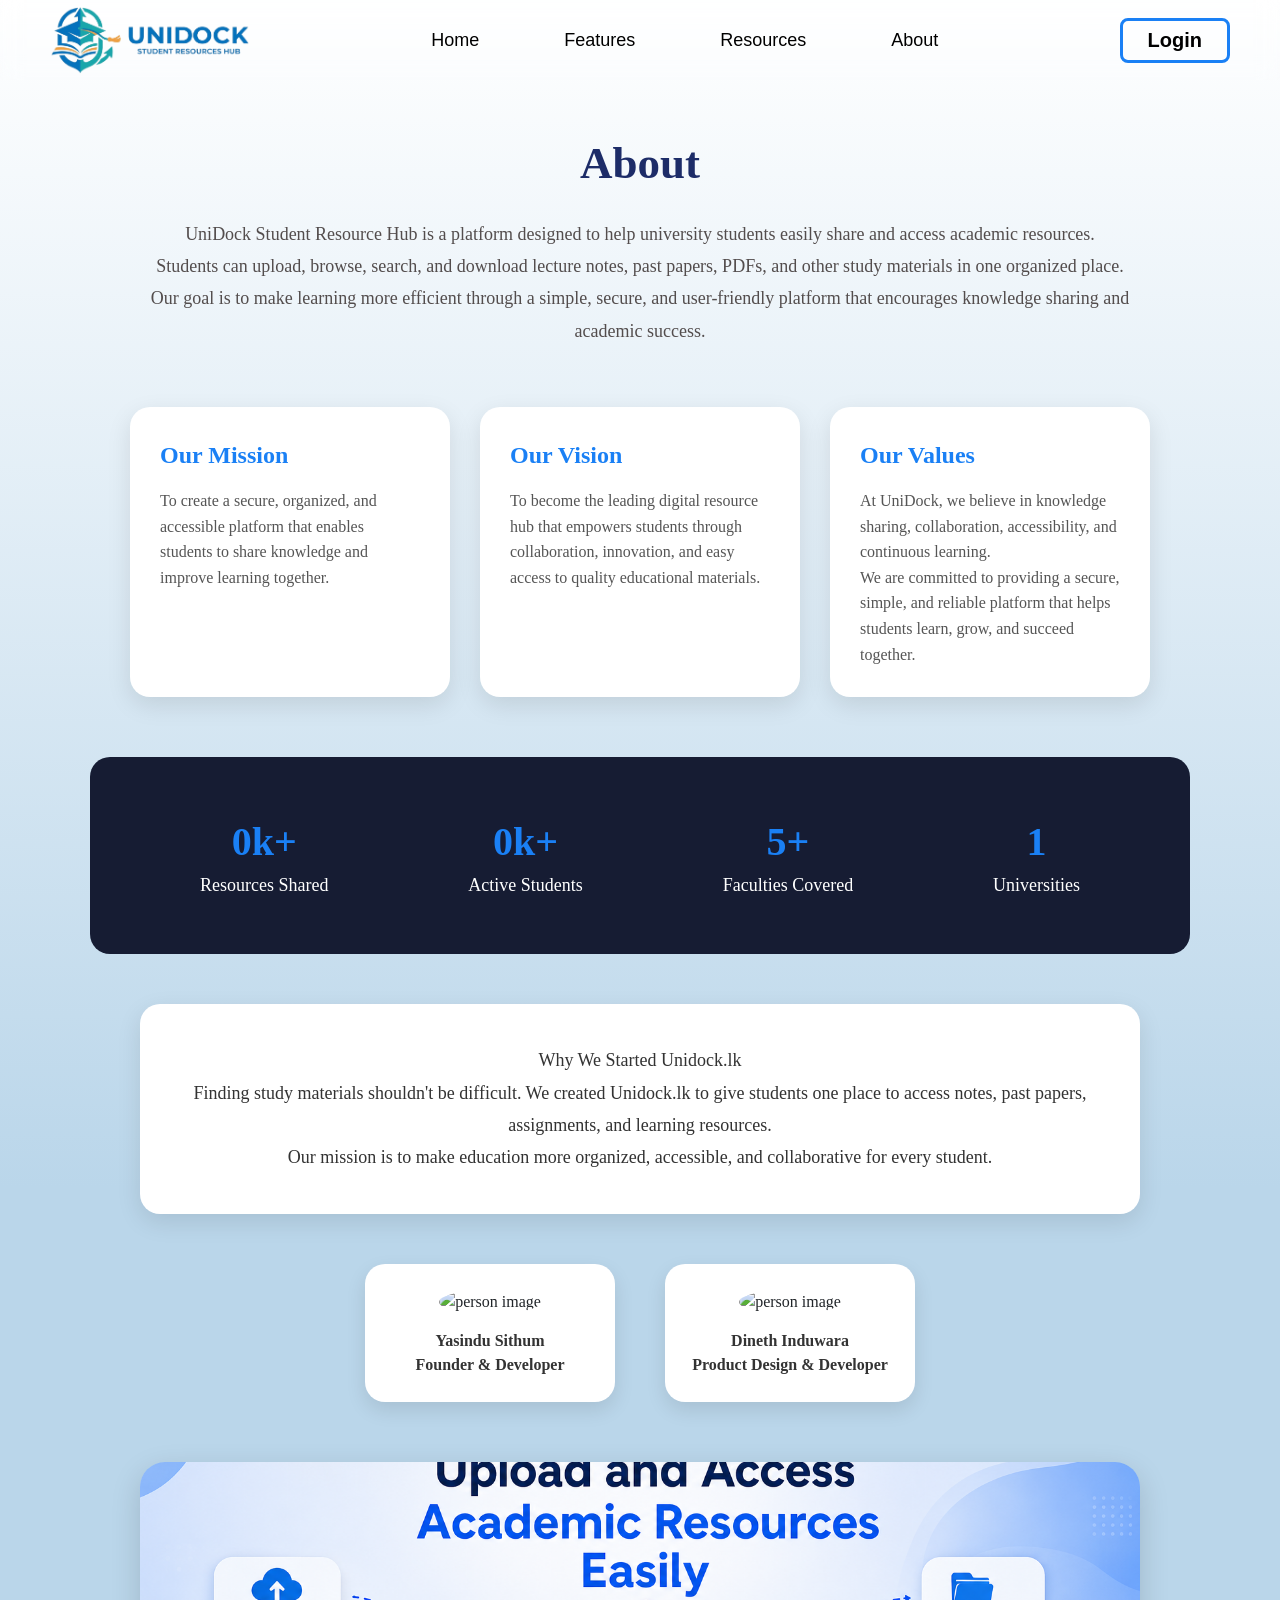
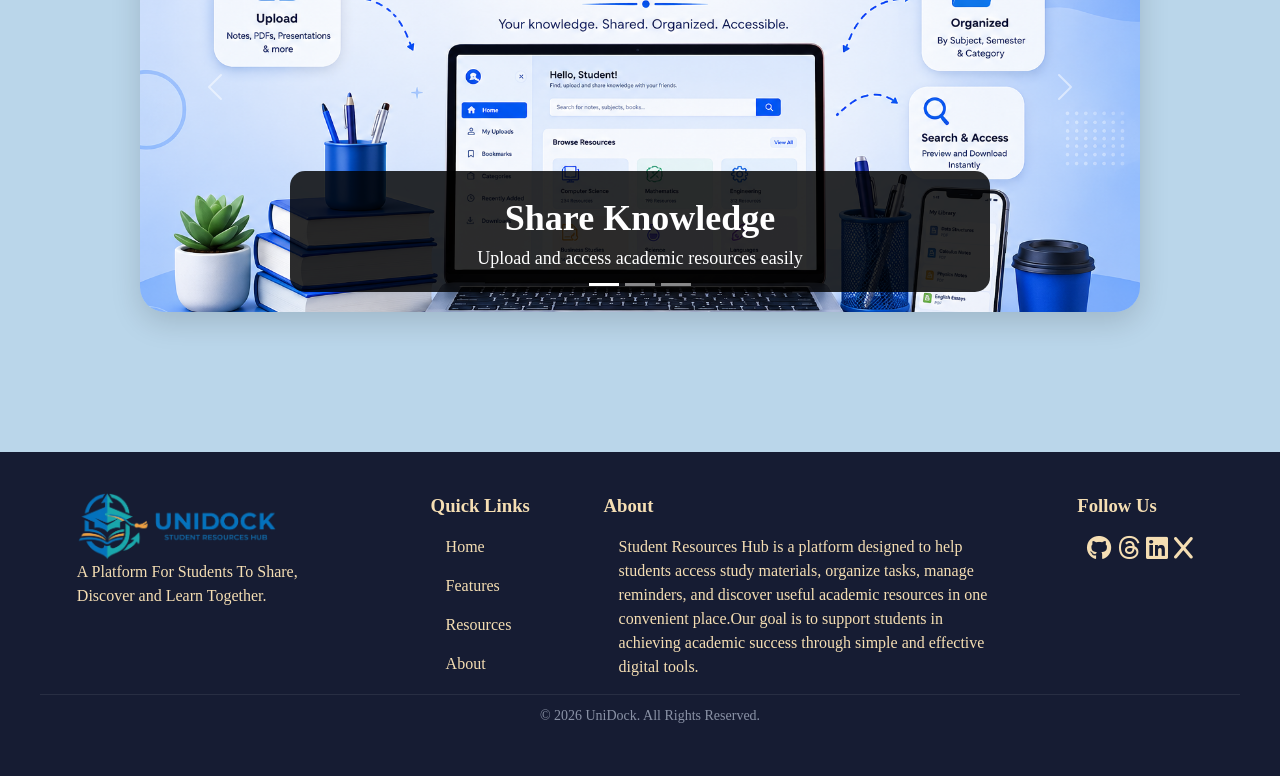
==== commit 365b2def: "Update about.html add image" ====
--- a/about.html
+++ b/about.html
@@ -22,7 +22,7 @@
     <ul class="navtype" id="navMenu">
         <li><a href="index.html">Home</a></li>
         <li><a href="features.html">Features</a></li>
-        <li><a href="#">Resources</a></li>
+        <li><a href="resources.html">Resources</a></li>
         <li><a href="about.html">About</a></li>
         <li class="mobilelogin">
             <a href="#" id="openModalBtn2">Login</a>
@@ -82,12 +82,12 @@
     </div>
     <div class="team">
         <div>
-            <div><img src="#" alt="person image"></div>
+            <div><img src="person 1.png" alt="person image"></div>
             <P>Yasindu Sithum<br>Founder & Developer</P>
         </div>
         <div>
-            <div><img src="#" alt="person image"></div>
-            <p>Dineth Induwara<br>Product Design</p>
+            <div><img src="person2.png" alt="person image"></div>
+            <p>Dineth Induwara<br>Product Design & Developer</p>
         </div>
     </div>
 <!-- Bootstrap Slider -->
@@ -99,21 +99,21 @@
     </div>
     <div class="carousel-inner">
         <div class="carousel-item active">
-            <img src="image1.jpg" class="d-block w-100" alt="student">
+            <img src="about slid3.png" class="d-block w-100" alt="student">
             <div class="carousel-caption">
                 <h2>Share Knowledge</h2>
                 <p>Upload and access academic resources easily</p>
             </div>
         </div>
         <div class="carousel-item">
-            <img src="image2.jpg" class="d-block w-100" alt="learning">
+            <img src="about slid1.png" class="d-block w-100" alt="learning">
             <div class="carousel-caption">
                 <h2>Learn Together</h2>
                 <p>Connect with university students</p>
             </div>
         </div>
         <div class="carousel-item">
-            <img src="image3.jpg" class="d-block w-100" alt="education">
+            <img src="about slid2.png" class="d-block w-100" alt="education">
             <div class="carousel-caption">
                 <h2>UniDock</h2>
                 <p>Your student resource hub</p>
@@ -141,7 +141,7 @@
         <ul class="qlink">
             <li><a href="index.html">Home</a></li>
             <li><a href="features.html">Features</a></li>
-            <li><a href="#">Resources</a></li>
+            <li><a href="resources.html">Resources</a></li>
             <li><a href="about.html">About</a></li>
         </ul>
     </div>
--- a/about.css
+++ b/about.css
@@ -244,8 +244,8 @@
 
 /* Slider Section */
 .about-slider{
-    width: 90%;
-    max-width: 1100px;
+    width: 80%;
+    max-width: 1000px;
     margin: 60px auto 40px;
     border-radius: 25px;
     overflow: hidden;
@@ -253,12 +253,14 @@
 }
 
 .about-slider img{
-    height: 450px;
+    width: 100%;
+    height:450px;
     object-fit: cover;
+    object-position: center;
 }
 
 .carousel-caption{
-    background: rgba(0, 0, 0, 0.55);
+    background: rgba(0, 0, 0, 0.822);
     padding: 20px;
     border-radius: 15px;
 }
@@ -404,4 +406,7 @@
     .carousel-caption p{
         font-size: 15px;
     }
+    .about-slider img{
+        height: 280px;
+    }
 }
